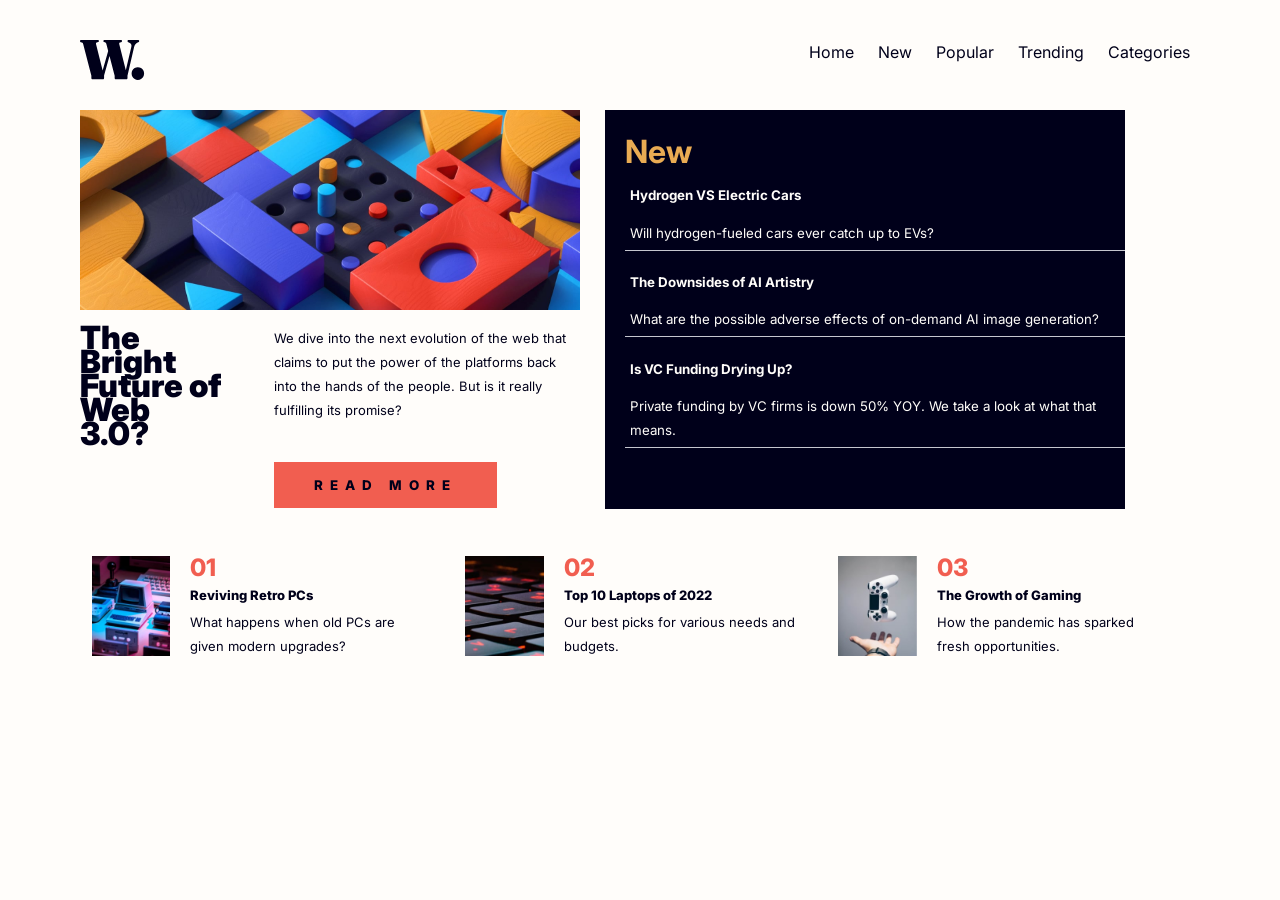
==== index.html @ 18349c0c "cahnges" ====
<!DOCTYPE html>
<html lang="en">
<head>
  <meta charset="UTF-8">
  <meta name="viewport" content="width=device-width, initial-scale=1.0"> <!-- displays site properly based on user's device -->

  <link rel="icon" type="image/png" sizes="32x32" href="./assets/images/favicon-32x32.png">
  <link rel="stylesheet" href="/index.css">
  <link rel="preconnect" href="https://fonts.googleapis.com">
  <link rel="preconnect" href="https://fonts.gstatic.com" crossorigin>
  <link href="https://fonts.googleapis.com/css2?family=Epilogue:ital,wght@0,800;1,800&family=Inter:ital,opsz,wght@0,14..32,100..900;1,14..32,100..900&display=swap" rel="stylesheet">
  <link href="https://fonts.googleapis.com/css2?family=Epilogue:ital,wght@0,700;1,700&family=Inter:ital,opsz,wght@0,14..32,100..900;1,14..32,100..900&display=swap" rel="stylesheet">
  <link href="https://fonts.googleapis.com/css2?family=Epilogue:ital@0;1&family=Inter:ital,opsz,wght@0,14..32,100..900;1,14..32,100..900&display=swap" rel="stylesheet">
  
  <title>Frontend Mentor | News homepage</title>

  <!-- Feel free to remove these styles or customise in your own stylesheet 👍 -->
  <style>
    .attribution { font-size: 11px; text-align: center; }
    .attribution a { color: hsl(228, 45%, 44%); }
  </style>
</head>
<body>
  <nav class="navbar">
    <img src="\assets\images\logo.svg" alt="logo image">
    <div id="tabs">
      <a href="/">Home</a>
      <a href="/">New</a>
      <a href="/">Popular</a>
      <a href="/">Trending</a>
      <a href="/">Categories</a>
    </div>
  </nav>
  <main>
    <div id="main-words">
      <div id="whole-main">
        <img  id="desktop-image" src="\assets\images\image-web-3-desktop.jpg" alt="">
        <div id="main-left">
          <h1 id="header-par">  The Bright Future of Web 3.0?</h1>
          <div id="main-par">
            <p>
              We dive into the next evolution of the web that claims to put the power of the platforms back into the hands of the people.  But is it really fulfilling its promise?   
            </p>
            <button id="read-more-btn">
              READ MORE
            </button>
          </div>
        </div>
      </div>
      <div id="main-right">
        <h1>New</h1>
        <div class="sidebar">
          <p id="sidebar-title">Hydrogen VS Electric Cars</p>
          Will hydrogen-fueled cars ever catch up to EVs?
        </div>
        <div class="sidebar">
          <p id="sidebar-title"> The Downsides of AI Artistry</p>
          What are the possible adverse effects of on-demand AI image generation?

        </div>
        <div class="sidebar">
      <p id="sidebar-title">Is VC Funding Drying Up?</p>
          Private funding by VC firms is down 50% YOY. We take a look at what that means. 
        </div>
      </div>
    </div>
  </main>
  <footer class="footer">
    <div class="footer-content">
      <img class="footer-image" src="\assets\images\image-retro-pcs.jpg" alt="">
      <div class="footer-words">
        <p id="number">01</p>
        <p id="title"> Reviving Retro PCs</p>
        <p id="content">What happens when old PCs are given modern upgrades?</p>
      </div>
    </div>
    <div class="footer-content">
      <img class="footer-image" src="\assets\images\image-top-laptops.jpg" alt="">
      <div class="footer-words">
        <p id="number">02</p>
        <p id="title"> Top 10 Laptops of 2022</p>
        <p id="content">  Our best picks for various needs and budgets.
        </p>
      </div>
    </div>
    <div class="footer-content">
      <img class="footer-image" src="\assets\images\image-gaming-growth.jpg" alt="">
      <div class="footer-words">
        <p id="number">03</p>
        <p id="title"> The Growth of Gaming</p>
        <p id="content"> How the pandemic has sparked fresh opportunities.
        </p>
      </div>
    </div>
  </footer> 
</body>
</html>
---- index.css ----
body{
    margin:40px 80px;
    font-family: "Inter", sans-serif;
    font-optical-sizing: auto;
    font-weight: 400;
    font-style: normal;
    background-color: hsl(36, 100%, 99%);
    color: hsl(240, 100%, 5%);
    line-height: 1.5em;
}

nav{
    display:flex;
    justify-content: space-between;
    margin-bottom: 30px;
}

a{
    text-align: center;
    color:hsl(240, 100%, 5%);
    text-decoration:none;
    padding:5px 10px;
}

#desktop-image{
    height:200px;
    width:500px;
}

#header-par{
    font-weight: 900;
    font-size:xx-large;
    margin:0px 50px 0px 0px;

}

#main-par{
    display:flex;
    flex-direction: column;
    align-items: start;
}

#main-words{
    display:flex;
}

#main-left{
    width:500px;
    height:200px;
    display:flex;
    justify-content: space-between;
    align-items:start;
    margin:10px 0px 0px 0px;
}

#main-left p{
    font-weight: 400;
    font-size: small;
    margin:0px 0px 40px 0px;
    color:hsl(240, 100%, 5%);

}

#main-right{
    background-color: hsl(240, 100%, 5%);
    width:500px;
    height:369px;
    margin:0px 4px 0px 25px;
    padding: 30px 0px 0px 20px;
}

#main-right h1{
    color: hsl(35, 77%, 62%);
    margin:0px;
    
}

#main-right .sidebar{
    padding:5px 5px;
    margin: 1px 0px;
    color:hsl(36, 100%, 99%);
    border-bottom: 1px solid hsl(233, 8%, 79%);
    font-weight: 400;
    font-size: smaller;


}



.sidebar #sidebar-title{
    font-weight: 700;

}

#read-more-btn{
    padding:15px 40px;
    font-family: inherit;
    color:hsl(240, 100%, 5%);
    background-color: hsl(5, 85%, 63%);
    font-weight: 800;
    border:none;
    letter-spacing: 7px;
}

.footer-content{
    display:flex;
    width:350px;
}

#number{
    color: hsl(5, 85%, 63%);
    font-weight: 800;
    font-size:x-large;
    margin:0px 0px 3px 0px;
}

#title{
    font-weight: 800;
    margin:0px 0px 3px 0px;
    font-size: small;
}

#content{
    margin:0;
    font-size: small;
}

.footer-image{
    height:100px;
    width:80px;
}

.footer-words{
    margin: 0px 20px 0px 20px;
    height:200px;


}

footer{
    display:flex;
    justify-content: space-around;
    margin:30px 0px 0px 0px;
}
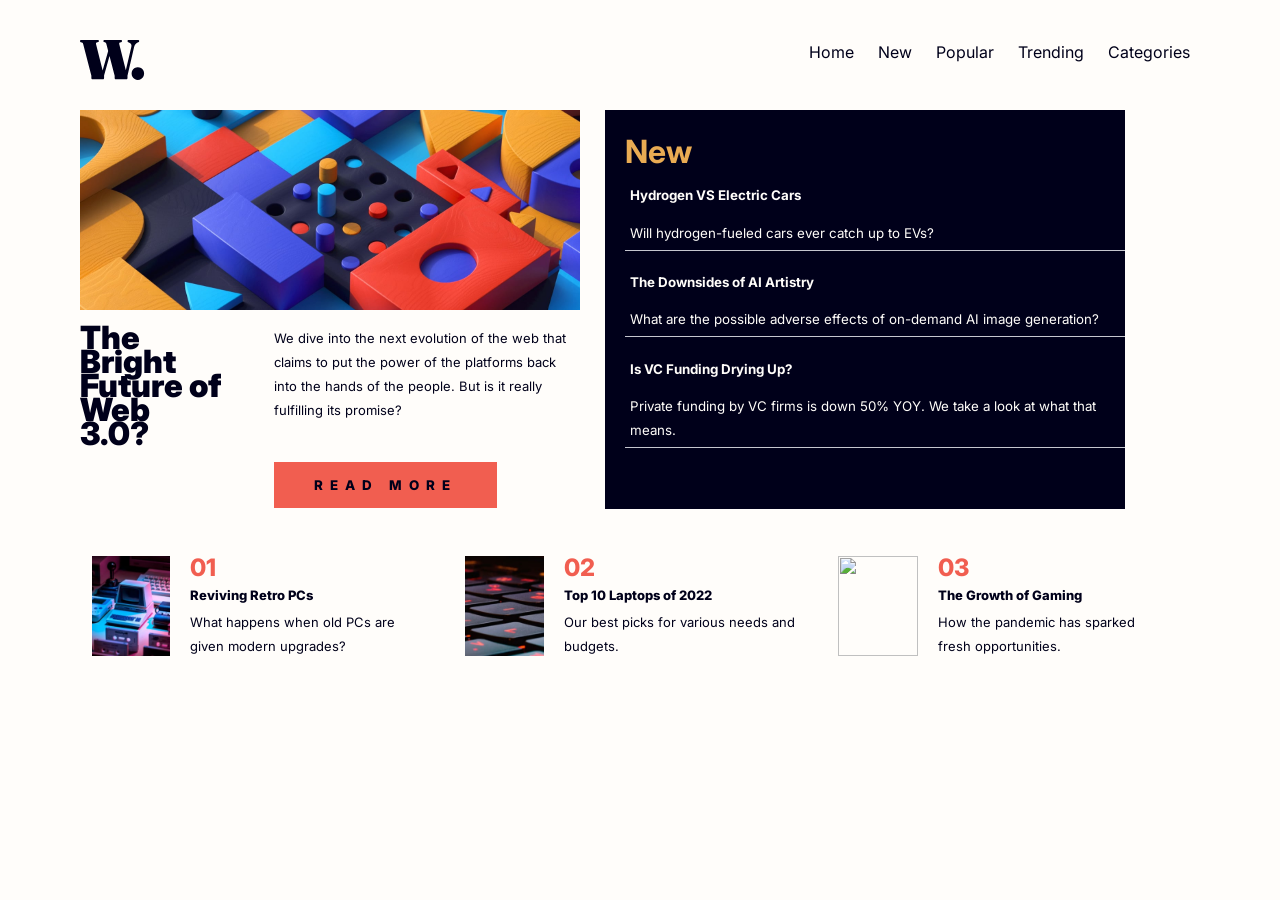
==== commit d393c91e: "Update index.html Changed the back to front slashes, also changed the routes to have a dot to repres" ====
--- a/index.html
+++ b/index.html
@@ -5,7 +5,7 @@
   <meta name="viewport" content="width=device-width, initial-scale=1.0"> <!-- displays site properly based on user's device -->
 
   <link rel="icon" type="image/png" sizes="32x32" href="./assets/images/favicon-32x32.png">
-  <link rel="stylesheet" href="/index.css">
+  <link rel="stylesheet" href="./index.css">
   <link rel="preconnect" href="https://fonts.googleapis.com">
   <link rel="preconnect" href="https://fonts.gstatic.com" crossorigin>
   <link href="https://fonts.googleapis.com/css2?family=Epilogue:ital,wght@0,800;1,800&family=Inter:ital,opsz,wght@0,14..32,100..900;1,14..32,100..900&display=swap" rel="stylesheet">
@@ -22,7 +22,7 @@
 </head>
 <body>
   <nav class="navbar">
-    <img src="\assets\images\logo.svg" alt="logo image">
+    <img src="./assets/images/logo.svg" alt="logo image">
     <div id="tabs">
       <a href="/">Home</a>
       <a href="/">New</a>
@@ -34,7 +34,7 @@
   <main>
     <div id="main-words">
       <div id="whole-main">
-        <img  id="desktop-image" src="\assets\images\image-web-3-desktop.jpg" alt="">
+        <img  id="desktop-image" src="./assets/images/image-web-3-desktop.jpg" alt="">
         <div id="main-left">
           <h1 id="header-par">  The Bright Future of Web 3.0?</h1>
           <div id="main-par">
@@ -67,7 +67,7 @@
   </main>
   <footer class="footer">
     <div class="footer-content">
-      <img class="footer-image" src="\assets\images\image-retro-pcs.jpg" alt="">
+      <img class="footer-image" src="./assets/images/image-retro-pcs.jpg" alt="">
       <div class="footer-words">
         <p id="number">01</p>
         <p id="title"> Reviving Retro PCs</p>
@@ -75,7 +75,7 @@
       </div>
     </div>
     <div class="footer-content">
-      <img class="footer-image" src="\assets\images\image-top-laptops.jpg" alt="">
+      <img class="footer-image" src="./assets/images/image-top-laptops.jpg" alt="">
       <div class="footer-words">
         <p id="number">02</p>
         <p id="title"> Top 10 Laptops of 2022</p>
@@ -84,7 +84,7 @@
       </div>
     </div>
     <div class="footer-content">
-      <img class="footer-image" src="\assets\images\image-gaming-growth.jpg" alt="">
+      <img class="footer-image" src=".assets/images/image-gaming-growth.jpg" alt="">
       <div class="footer-words">
         <p id="number">03</p>
         <p id="title"> The Growth of Gaming</p>
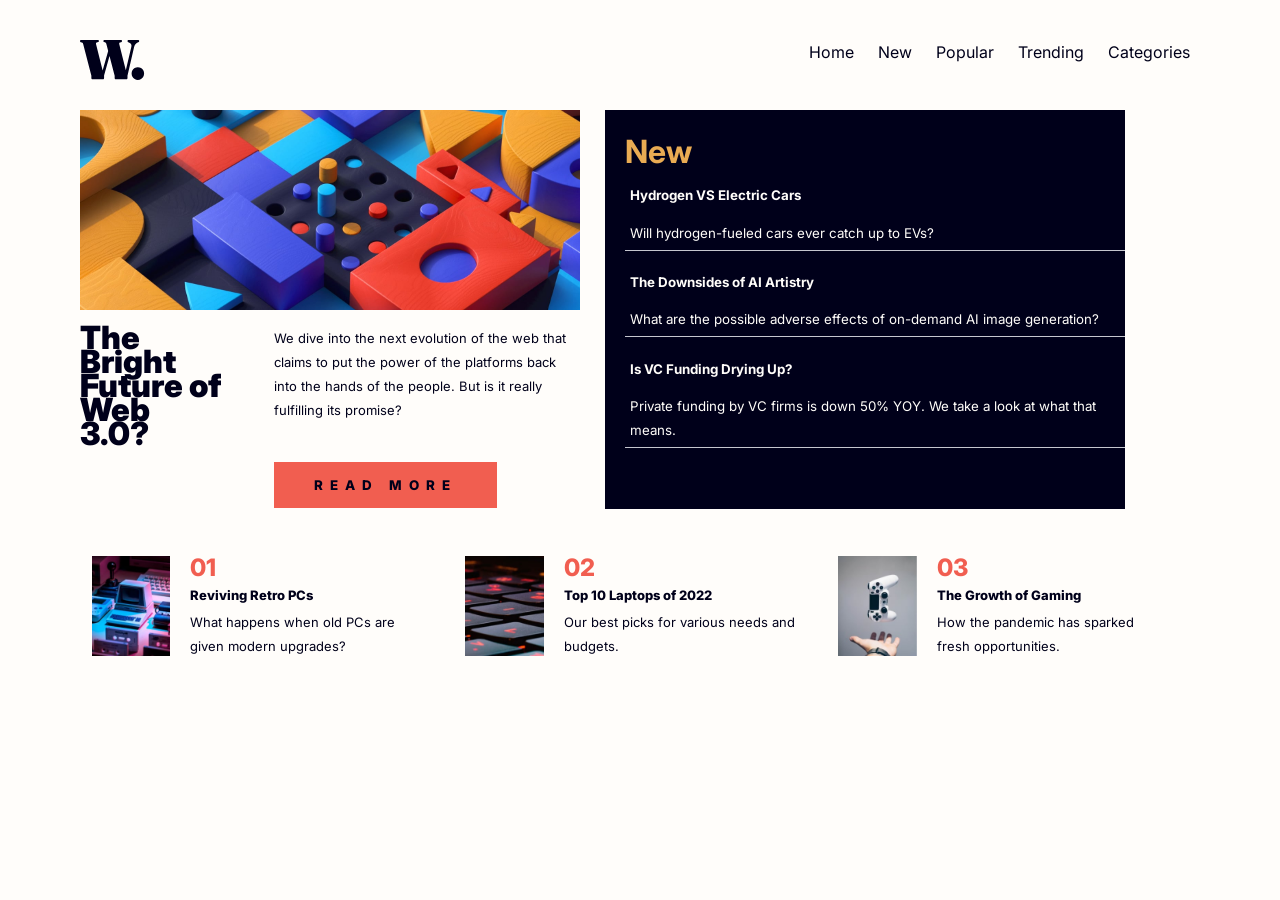
==== commit e8420a9e: "Update index.html gaming growth path did not have a front slash" ====
--- a/index.html
+++ b/index.html
@@ -34,7 +34,7 @@
   <main>
     <div id="main-words">
       <div id="whole-main">
-        <img  id="desktop-image" src="./assets/images/image-web-3-desktop.jpg" alt="">
+        <img  id="desktop-image" src="./assets/images/image-web-3-desktop.jpg" alt="desktop">
         <div id="main-left">
           <h1 id="header-par">  The Bright Future of Web 3.0?</h1>
           <div id="main-par">
@@ -67,7 +67,7 @@
   </main>
   <footer class="footer">
     <div class="footer-content">
-      <img class="footer-image" src="./assets/images/image-retro-pcs.jpg" alt="">
+      <img class="footer-image" src="./assets/images/image-retro-pcs.jpg" alt="retro">
       <div class="footer-words">
         <p id="number">01</p>
         <p id="title"> Reviving Retro PCs</p>
@@ -75,7 +75,7 @@
       </div>
     </div>
     <div class="footer-content">
-      <img class="footer-image" src="./assets/images/image-top-laptops.jpg" alt="">
+      <img class="footer-image" src="./assets/images/image-top-laptops.jpg" alt="laptop">
       <div class="footer-words">
         <p id="number">02</p>
         <p id="title"> Top 10 Laptops of 2022</p>
@@ -84,7 +84,7 @@
       </div>
     </div>
     <div class="footer-content">
-      <img class="footer-image" src=".assets/images/image-gaming-growth.jpg" alt="">
+      <img class="footer-image" src="./assets/images/image-gaming-growth.jpg" alt="gaming">
       <div class="footer-words">
         <p id="number">03</p>
         <p id="title"> The Growth of Gaming</p>
